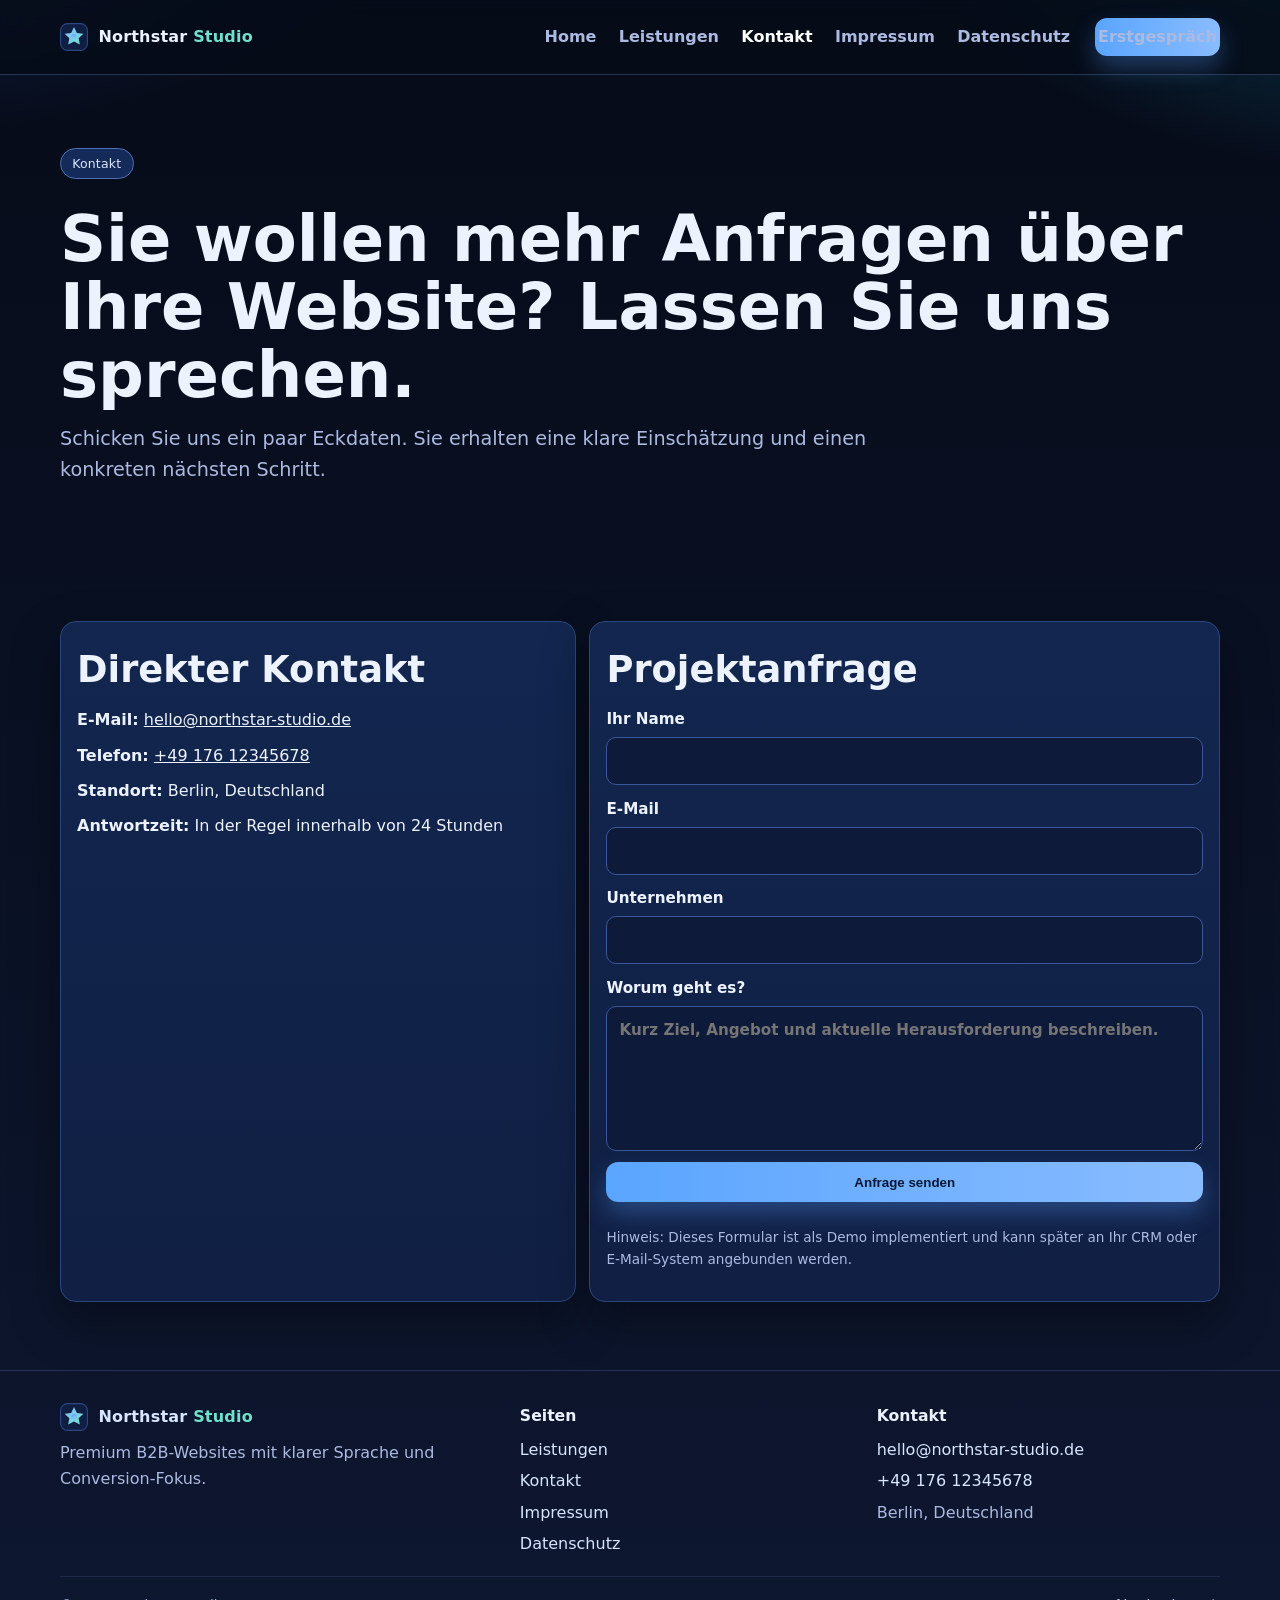
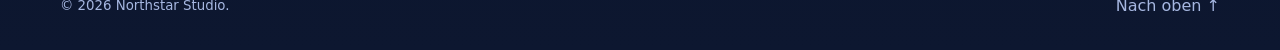
==== kontakt.html @ 8b6c7f92 "feat: premium multi-page website redesign with legal pages" ====
<!doctype html>
<html lang="de">
<head>
  <meta charset="UTF-8" />
  <meta name="viewport" content="width=device-width, initial-scale=1" />
  <title>Kontakt – Northstar Studio</title>
  <meta name="description" content="Kontaktieren Sie Northstar Studio für ein unverbindliches Erstgespräch zu Ihrem B2B-Webauftritt." />
  <link rel="icon" href="./assets/brand-mark.svg" type="image/svg+xml" />
  <link rel="stylesheet" href="./assets/styles.css" />
</head>
<body>
  <a class="skip-link" href="#main">Zum Inhalt springen</a>
  <header class="site-header" id="top">
    <div class="container nav-wrap">
      <a class="brand" href="./index.html"><img src="./assets/brand-mark.svg" alt="" aria-hidden="true" /><span>Northstar <em>Studio</em></span></a>
      <button class="menu-toggle" id="menuToggle" aria-expanded="false" aria-controls="mainNav" aria-label="Menü öffnen"><span></span><span></span><span></span></button>
      <nav class="nav" id="mainNav" aria-label="Hauptnavigation">
        <a href="./index.html">Home</a>
        <a href="./leistungen.html">Leistungen</a>
        <a href="./kontakt.html" aria-current="page">Kontakt</a>
        <a href="./impressum.html">Impressum</a>
        <a href="./datenschutz.html">Datenschutz</a>
        <a class="btn btn-primary nav-cta" href="#formular">Erstgespräch</a>
      </nav>
    </div>
  </header>

  <main id="main" class="inner-page">
    <section class="section page-head">
      <div class="container reveal">
        <p class="section-label">Kontakt</p>
        <h1>Sie wollen mehr Anfragen über Ihre Website? Lassen Sie uns sprechen.</h1>
        <p class="lead">Schicken Sie uns ein paar Eckdaten. Sie erhalten eine klare Einschätzung und einen konkreten nächsten Schritt.</p>
      </div>
    </section>

    <section class="section">
      <div class="container contact-layout">
        <article class="reveal">
          <h2>Direkter Kontakt</h2>
          <ul class="list-clean">
            <li><strong>E-Mail:</strong> <a href="mailto:hello@northstar-studio.de">hello@northstar-studio.de</a></li>
            <li><strong>Telefon:</strong> <a href="tel:+4917612345678">+49 176 12345678</a></li>
            <li><strong>Standort:</strong> Berlin, Deutschland</li>
            <li><strong>Antwortzeit:</strong> In der Regel innerhalb von 24 Stunden</li>
          </ul>
        </article>

        <article class="reveal">
          <h2 id="formular">Projektanfrage</h2>
          <form class="form" id="contactForm" novalidate>
            <label>Ihr Name
              <input name="name" autocomplete="name" required />
            </label>
            <label>E-Mail
              <input type="email" name="email" autocomplete="email" required />
            </label>
            <label>Unternehmen
              <input name="company" autocomplete="organization" />
            </label>
            <label>Worum geht es?
              <textarea name="message" rows="5" required placeholder="Kurz Ziel, Angebot und aktuelle Herausforderung beschreiben."></textarea>
            </label>
            <button class="btn btn-primary" type="submit">Anfrage senden</button>
            <p class="form-hint">Hinweis: Dieses Formular ist als Demo implementiert und kann später an Ihr CRM oder E-Mail-System angebunden werden.</p>
          </form>
        </article>
      </div>
    </section>
  </main>

  <footer class="site-footer">
    <div class="container footer-grid">
      <div><a class="brand brand-footer" href="./index.html"><img src="./assets/brand-mark.svg" alt="" aria-hidden="true" /><span>Northstar <em>Studio</em></span></a><p>Premium B2B-Websites mit klarer Sprache und Conversion-Fokus.</p></div>
      <div><h3>Seiten</h3><ul><li><a href="./leistungen.html">Leistungen</a></li><li><a href="./kontakt.html">Kontakt</a></li><li><a href="./impressum.html">Impressum</a></li><li><a href="./datenschutz.html">Datenschutz</a></li></ul></div>
      <div><h3>Kontakt</h3><ul><li><a href="mailto:hello@northstar-studio.de">hello@northstar-studio.de</a></li><li><a href="tel:+4917612345678">+49 176 12345678</a></li><li>Berlin, Deutschland</li></ul></div>
    </div>
    <div class="container footer-bottom"><small>© 2026 Northstar Studio.</small><a href="#top">Nach oben ↑</a></div>
  </footer>

  <script src="./assets/app.js" defer></script>
</body>
</html>
---- assets/styles.css ----
:root {
  --bg: #060b18;
  --bg-soft: #0d1730;
  --surface: #101f43;
  --surface-2: #12264f;
  --line: #2b467f;
  --text: #edf2ff;
  --muted: #acbae1;
  --primary: #89bcff;
  --primary-strong: #5aa5ff;
  --accent: #70e1cd;
  --danger: #ff7979;
  --radius: 16px;
  --radius-sm: 10px;
  --shadow: 0 20px 48px rgba(0, 0, 0, 0.35);
  --container: 1160px;
}

* { box-sizing: border-box; }
html { scroll-behavior: smooth; }
body {
  margin: 0;
  color: var(--text);
  background:
    radial-gradient(1200px 700px at -10% -15%, #1b346a 0%, transparent 55%),
    radial-gradient(1000px 700px at 110% -15%, #0e5f74 0%, transparent 60%),
    linear-gradient(180deg, var(--bg) 0%, var(--bg-soft) 100%);
  font-family: Inter, ui-sans-serif, system-ui, -apple-system, Segoe UI, Roboto, Arial, sans-serif;
  line-height: 1.6;
  text-rendering: optimizeLegibility;
}

img { max-width: 100%; display: block; }
a { color: var(--text); }
a:focus-visible,
button:focus-visible,
input:focus-visible,
textarea:focus-visible,
details:focus-visible,
summary:focus-visible {
  outline: 2px solid var(--accent);
  outline-offset: 2px;
}

.container { width: min(var(--container), 100% - 2rem); margin-inline: auto; }
.section { padding: 4.25rem 0; }

.skip-link {
  position: absolute;
  top: -80px;
  left: 1rem;
  background: #fff;
  color: #111;
  padding: 0.6rem 0.9rem;
  border-radius: 8px;
  z-index: 9999;
}
.skip-link:focus { top: 1rem; }

.site-header {
  position: sticky;
  top: 0;
  z-index: 100;
  background: rgba(6, 11, 24, 0.82);
  backdrop-filter: blur(10px);
  border-bottom: 1px solid rgba(125, 159, 227, 0.28);
}

.nav-wrap {
  min-height: 74px;
  display: flex;
  align-items: center;
  justify-content: space-between;
  gap: 1rem;
}

.brand {
  display: inline-flex;
  align-items: center;
  gap: 0.65rem;
  font-weight: 800;
  text-decoration: none;
  letter-spacing: 0.2px;
}
.brand img { width: 28px; height: 28px; }
.brand em { color: var(--accent); font-style: normal; }

.menu-toggle {
  appearance: none;
  border: 1px solid #4f6eb2;
  background: rgba(24, 50, 104, 0.9);
  color: #fff;
  width: 44px;
  height: 40px;
  border-radius: 10px;
  display: inline-flex;
  flex-direction: column;
  justify-content: center;
  gap: 4px;
  padding: 0 10px;
}
.menu-toggle span { display: block; height: 2px; background: #e6eeff; border-radius: 2px; }

.nav {
  position: absolute;
  left: 0;
  right: 0;
  top: 74px;
  background: rgba(8, 15, 32, 0.98);
  border-bottom: 1px solid rgba(125, 159, 227, 0.2);
  display: none;
  flex-direction: column;
  padding: 0.9rem 1rem 1.2rem;
  gap: 0.65rem;
}
.nav.open { display: flex; }
.nav > a {
  color: var(--muted);
  text-decoration: none;
  font-weight: 550;
  padding: 0.4rem 0.2rem;
}
.nav > a:hover, .nav > a[aria-current="page"] { color: #fff; }

.btn {
  display: inline-flex;
  align-items: center;
  justify-content: center;
  text-decoration: none;
  border: 0;
  cursor: pointer;
  font-weight: 700;
  border-radius: 12px;
  padding: 0.78rem 1.1rem;
}
.btn-primary {
  color: #081834;
  background: linear-gradient(90deg, var(--primary-strong), var(--primary));
  box-shadow: 0 12px 24px rgba(87, 157, 255, 0.32);
}
.btn-secondary {
  border: 1px solid #4b69ac;
  background: rgba(23, 38, 80, 0.85);
}
.nav-cta { margin-top: 0.4rem; }

.eyebrow,
.section-label {
  display: inline-block;
  border: 1px solid #4c6fb8;
  border-radius: 999px;
  background: rgba(22, 46, 96, 0.9);
  color: #dce6ff;
  padding: 0.28rem 0.7rem;
  font-size: 0.78rem;
  letter-spacing: 0.2px;
}

h1 {
  margin: 0.9rem 0 0.9rem;
  line-height: 1.06;
  font-size: clamp(2.0rem, 7vw, 4rem);
}
h2 { margin: 0.6rem 0 1rem; line-height: 1.18; font-size: clamp(1.6rem, 4.5vw, 2.3rem); }
h3 { margin: 0 0 0.6rem; font-size: 1.22rem; }
.lead { margin: 0; max-width: 70ch; color: var(--muted); font-size: clamp(1rem, 2.6vw, 1.2rem); }

.hero { padding-top: 4.6rem; }
.hero-grid { display: grid; gap: 1rem; }
.hero-actions { display: flex; flex-wrap: wrap; gap: 0.7rem; margin-top: 1.35rem; }
.hero-actions .btn { flex: 1 1 220px; }
.hero-badges {
  list-style: none;
  margin: 1.2rem 0 0;
  padding: 0;
  display: grid;
  grid-template-columns: 1fr;
  gap: 0.45rem;
}
.hero-badges li {
  background: rgba(14, 27, 60, 0.9);
  border: 1px solid var(--line);
  border-radius: 10px;
  padding: 0.55rem 0.72rem;
  color: #d8e5ff;
  font-size: 0.92rem;
}

.hero-card,
.trust-grid article,
.steps article,
.cards article,
.legal,
.contact-layout article,
.faq-list details,
.cta .container {
  background: linear-gradient(180deg, var(--surface-2), var(--surface));
  border: 1px solid var(--line);
  border-radius: var(--radius);
  box-shadow: var(--shadow);
}
.hero-card { padding: 1rem; }
.hero-card ul { margin: 0.8rem 0 1rem; padding-left: 1.1rem; color: var(--muted); }
.hero-card p { margin: 0; color: #dce6ff; }

.trust h2 { max-width: 24ch; }
.trust-grid,
.steps,
.cards,
.contact-layout,
.footer-grid {
  display: grid;
  gap: 0.85rem;
}
.trust-grid article,
.steps article,
.cards article,
.contact-layout article,
.legal {
  padding: 1rem;
}
.trust-grid p,
.steps p,
.cards p,
.faq-list p,
.legal p,
.legal li,
.footer-grid p,
.footer-grid li {
  color: var(--muted);
  margin: 0;
}
.steps span {
  display: inline-block;
  margin-bottom: 0.45rem;
  border: 1px solid #4a67a9;
  border-radius: 999px;
  font-size: 0.8rem;
  padding: 0.2rem 0.55rem;
  background: rgba(28, 50, 100, 0.8);
}

.faq-list details { padding: 0.9rem 1rem; }
.faq-list summary { cursor: pointer; font-weight: 650; }
.faq-list p { margin-top: 0.45rem; }

.text-link { display: inline-block; margin-top: 0.8rem; color: #d3e3ff; font-weight: 600; }

.cta .container { padding: 1.2rem; text-align: left; }

.inner-page .page-head { padding-top: 3.8rem; }
.cards-two { grid-template-columns: 1fr; }
.cards ul { margin: 0; padding-left: 1.1rem; color: var(--muted); }

.contact-layout .form {
  display: grid;
  gap: 0.72rem;
}
.form label { display: grid; gap: 0.35rem; font-weight: 600; font-size: 0.95rem; }
.form input,
.form textarea {
  width: 100%;
  border: 1px solid #3a5799;
  border-radius: var(--radius-sm);
  background: #0d1a3a;
  color: var(--text);
  font: inherit;
  padding: 0.68rem 0.75rem;
}
.form textarea { resize: vertical; min-height: 130px; }
.form-hint { font-size: 0.85rem; color: var(--muted); }
.list-clean { margin: 0; padding-left: 0; list-style: none; display: grid; gap: 0.6rem; }

.legal h2 { margin-top: 1.25rem; font-size: 1.12rem; }
.legal h2:first-of-type { margin-top: 0; }
.legal ul { margin: 0.45rem 0 0; padding-left: 1.1rem; }

.site-footer {
  border-top: 1px solid rgba(125, 159, 227, 0.22);
  padding-top: 2rem;
  padding-bottom: 2rem;
}
.brand-footer { margin-bottom: 0.6rem; }
.footer-grid h3 { margin: 0 0 0.6rem; font-size: 0.98rem; }
.footer-grid ul { margin: 0; padding: 0; list-style: none; display: grid; gap: 0.35rem; }
.footer-grid a { color: #d8e5ff; text-decoration: none; }
.footer-grid a:hover { text-decoration: underline; }
.footer-bottom {
  margin-top: 1.2rem;
  padding-top: 1rem;
  border-top: 1px solid rgba(125, 159, 227, 0.14);
  display: flex;
  justify-content: space-between;
  align-items: center;
  gap: 0.7rem;
  flex-wrap: wrap;
}
.footer-bottom small,
.footer-bottom a { color: #a6b7e1; text-decoration: none; }

.reveal { opacity: 0; transform: translateY(10px); transition: opacity 0.45s ease, transform 0.45s ease; }
.reveal.visible { opacity: 1; transform: none; }

@media (min-width: 860px) {
  .menu-toggle { display: none; }
  .nav {
    position: static;
    display: inline-flex;
    flex-direction: row;
    border: 0;
    background: transparent;
    padding: 0;
    align-items: center;
    gap: 1rem;
  }
  .nav-cta { margin-top: 0; margin-left: 0.35rem; }
  .hero-grid { grid-template-columns: 1.25fr 0.75fr; align-items: end; gap: 1rem; }
  .hero-badges { grid-template-columns: repeat(3, minmax(0, 1fr)); }
  .trust-grid { grid-template-columns: repeat(3, minmax(0, 1fr)); }
  .steps { grid-template-columns: repeat(4, minmax(0, 1fr)); }
  .cards { grid-template-columns: repeat(3, minmax(0, 1fr)); }
  .cards-two { grid-template-columns: repeat(2, minmax(0, 1fr)); }
  .contact-layout { grid-template-columns: 0.9fr 1.1fr; }
  .footer-grid { grid-template-columns: 1.3fr 1fr 1fr; }
}

@media (prefers-reduced-motion: reduce) {
  * { scroll-behavior: auto; }
  .reveal { transition: none; opacity: 1; transform: none; }
}
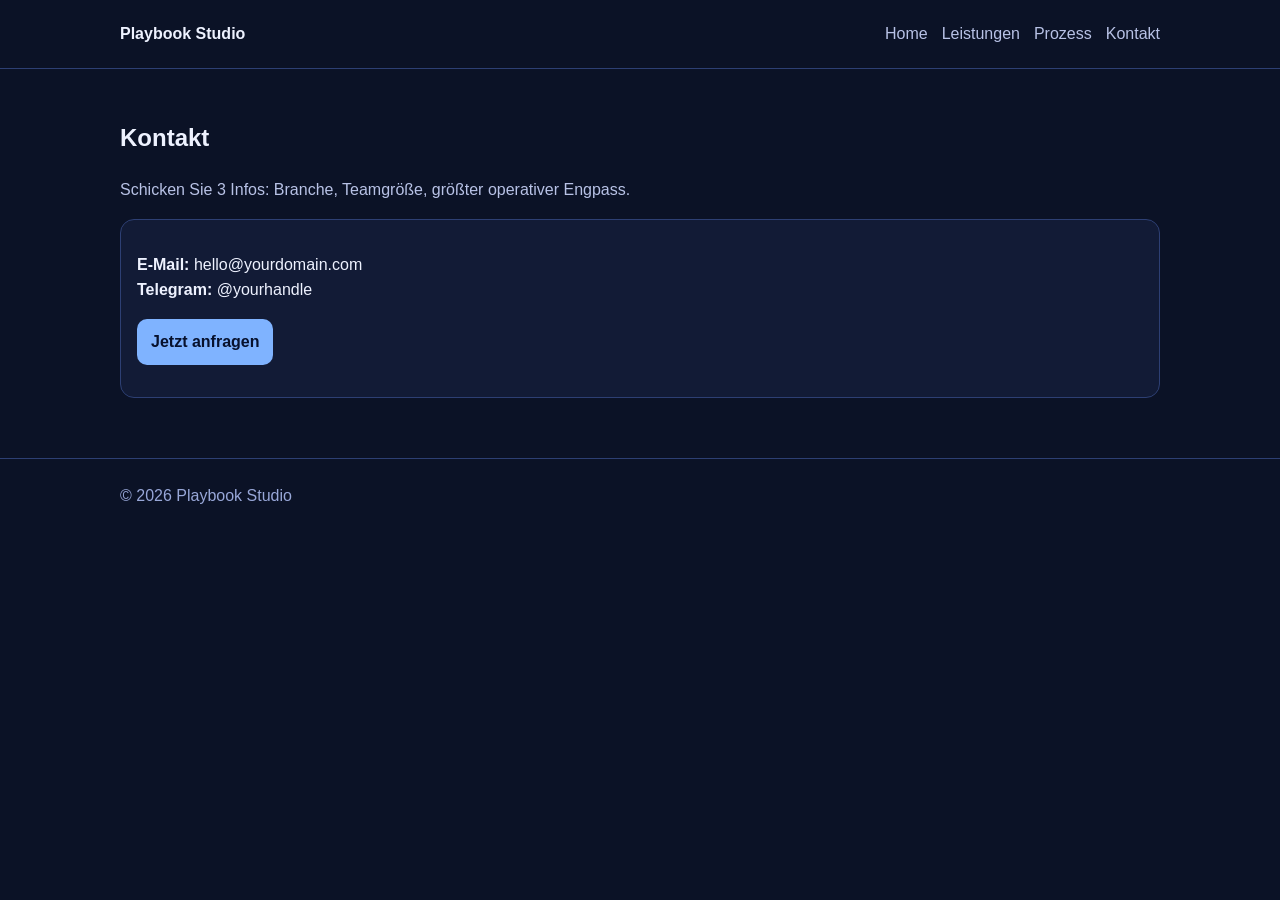
==== commit e345c1f7: "Build multi-page Playbook Studio website for high-ticket offer" ====
--- a/kontakt.html
+++ b/kontakt.html
@@ -1,83 +1,3 @@
-<!doctype html>
-<html lang="de">
-<head>
-  <meta charset="UTF-8" />
-  <meta name="viewport" content="width=device-width, initial-scale=1" />
-  <title>Kontakt – Northstar Studio</title>
-  <meta name="description" content="Kontaktieren Sie Northstar Studio für ein unverbindliches Erstgespräch zu Ihrem B2B-Webauftritt." />
-  <link rel="icon" href="./assets/brand-mark.svg" type="image/svg+xml" />
-  <link rel="stylesheet" href="./assets/styles.css" />
-</head>
-<body>
-  <a class="skip-link" href="#main">Zum Inhalt springen</a>
-  <header class="site-header" id="top">
-    <div class="container nav-wrap">
-      <a class="brand" href="./index.html"><img src="./assets/brand-mark.svg" alt="" aria-hidden="true" /><span>Northstar <em>Studio</em></span></a>
-      <button class="menu-toggle" id="menuToggle" aria-expanded="false" aria-controls="mainNav" aria-label="Menü öffnen"><span></span><span></span><span></span></button>
-      <nav class="nav" id="mainNav" aria-label="Hauptnavigation">
-        <a href="./index.html">Home</a>
-        <a href="./leistungen.html">Leistungen</a>
-        <a href="./kontakt.html" aria-current="page">Kontakt</a>
-        <a href="./impressum.html">Impressum</a>
-        <a href="./datenschutz.html">Datenschutz</a>
-        <a class="btn btn-primary nav-cta" href="#formular">Erstgespräch</a>
-      </nav>
-    </div>
-  </header>
-
-  <main id="main" class="inner-page">
-    <section class="section page-head">
-      <div class="container reveal">
-        <p class="section-label">Kontakt</p>
-        <h1>Sie wollen mehr Anfragen über Ihre Website? Lassen Sie uns sprechen.</h1>
-        <p class="lead">Schicken Sie uns ein paar Eckdaten. Sie erhalten eine klare Einschätzung und einen konkreten nächsten Schritt.</p>
-      </div>
-    </section>
-
-    <section class="section">
-      <div class="container contact-layout">
-        <article class="reveal">
-          <h2>Direkter Kontakt</h2>
-          <ul class="list-clean">
-            <li><strong>E-Mail:</strong> <a href="mailto:hello@northstar-studio.de">hello@northstar-studio.de</a></li>
-            <li><strong>Telefon:</strong> <a href="tel:+4917612345678">+49 176 12345678</a></li>
-            <li><strong>Standort:</strong> Berlin, Deutschland</li>
-            <li><strong>Antwortzeit:</strong> In der Regel innerhalb von 24 Stunden</li>
-          </ul>
-        </article>
-
-        <article class="reveal">
-          <h2 id="formular">Projektanfrage</h2>
-          <form class="form" id="contactForm" novalidate>
-            <label>Ihr Name
-              <input name="name" autocomplete="name" required />
-            </label>
-            <label>E-Mail
-              <input type="email" name="email" autocomplete="email" required />
-            </label>
-            <label>Unternehmen
-              <input name="company" autocomplete="organization" />
-            </label>
-            <label>Worum geht es?
-              <textarea name="message" rows="5" required placeholder="Kurz Ziel, Angebot und aktuelle Herausforderung beschreiben."></textarea>
-            </label>
-            <button class="btn btn-primary" type="submit">Anfrage senden</button>
-            <p class="form-hint">Hinweis: Dieses Formular ist als Demo implementiert und kann später an Ihr CRM oder E-Mail-System angebunden werden.</p>
-          </form>
-        </article>
-      </div>
-    </section>
-  </main>
-
-  <footer class="site-footer">
-    <div class="container footer-grid">
-      <div><a class="brand brand-footer" href="./index.html"><img src="./assets/brand-mark.svg" alt="" aria-hidden="true" /><span>Northstar <em>Studio</em></span></a><p>Premium B2B-Websites mit klarer Sprache und Conversion-Fokus.</p></div>
-      <div><h3>Seiten</h3><ul><li><a href="./leistungen.html">Leistungen</a></li><li><a href="./kontakt.html">Kontakt</a></li><li><a href="./impressum.html">Impressum</a></li><li><a href="./datenschutz.html">Datenschutz</a></li></ul></div>
-      <div><h3>Kontakt</h3><ul><li><a href="mailto:hello@northstar-studio.de">hello@northstar-studio.de</a></li><li><a href="tel:+4917612345678">+49 176 12345678</a></li><li>Berlin, Deutschland</li></ul></div>
-    </div>
-    <div class="container footer-bottom"><small>© 2026 Northstar Studio.</small><a href="#top">Nach oben ↑</a></div>
-  </footer>
-
-  <script src="./assets/app.js" defer></script>
-</body>
-</html>
+<!doctype html><html lang="de"><head><meta charset="utf-8"><meta name="viewport" content="width=device-width,initial-scale=1"><title>Kontakt – Playbook Studio</title><link rel="stylesheet" href="./assets/styles.css"></head><body>
+<header><div class="container nav"><strong>Playbook Studio</strong><nav><a href="./index.html">Home</a><a href="./leistungen.html">Leistungen</a><a href="./prozess.html">Prozess</a><a href="./kontakt.html">Kontakt</a></nav></div></header>
+<main class="container"><section><h1>Kontakt</h1><p class="muted">Schicken Sie 3 Infos: Branche, Teamgröße, größter operativer Engpass.</p><div class="card"><p><strong>E-Mail:</strong> hello@yourdomain.com<br><strong>Telegram:</strong> @yourhandle</p><p><a class="btn" href="mailto:hello@yourdomain.com">Jetzt anfragen</a></p></div></section></main><footer><div class="container">© 2026 Playbook Studio</div></footer></body></html>
--- a/assets/styles.css
+++ b/assets/styles.css
@@ -1,330 +1,11 @@
-:root {
-  --bg: #060b18;
-  --bg-soft: #0d1730;
-  --surface: #101f43;
-  --surface-2: #12264f;
-  --line: #2b467f;
-  --text: #edf2ff;
-  --muted: #acbae1;
-  --primary: #89bcff;
-  --primary-strong: #5aa5ff;
-  --accent: #70e1cd;
-  --danger: #ff7979;
-  --radius: 16px;
-  --radius-sm: 10px;
-  --shadow: 0 20px 48px rgba(0, 0, 0, 0.35);
-  --container: 1160px;
-}
-
-* { box-sizing: border-box; }
-html { scroll-behavior: smooth; }
-body {
-  margin: 0;
-  color: var(--text);
-  background:
-    radial-gradient(1200px 700px at -10% -15%, #1b346a 0%, transparent 55%),
-    radial-gradient(1000px 700px at 110% -15%, #0e5f74 0%, transparent 60%),
-    linear-gradient(180deg, var(--bg) 0%, var(--bg-soft) 100%);
-  font-family: Inter, ui-sans-serif, system-ui, -apple-system, Segoe UI, Roboto, Arial, sans-serif;
-  line-height: 1.6;
-  text-rendering: optimizeLegibility;
-}
-
-img { max-width: 100%; display: block; }
-a { color: var(--text); }
-a:focus-visible,
-button:focus-visible,
-input:focus-visible,
-textarea:focus-visible,
-details:focus-visible,
-summary:focus-visible {
-  outline: 2px solid var(--accent);
-  outline-offset: 2px;
-}
-
-.container { width: min(var(--container), 100% - 2rem); margin-inline: auto; }
-.section { padding: 4.25rem 0; }
-
-.skip-link {
-  position: absolute;
-  top: -80px;
-  left: 1rem;
-  background: #fff;
-  color: #111;
-  padding: 0.6rem 0.9rem;
-  border-radius: 8px;
-  z-index: 9999;
-}
-.skip-link:focus { top: 1rem; }
-
-.site-header {
-  position: sticky;
-  top: 0;
-  z-index: 100;
-  background: rgba(6, 11, 24, 0.82);
-  backdrop-filter: blur(10px);
-  border-bottom: 1px solid rgba(125, 159, 227, 0.28);
-}
-
-.nav-wrap {
-  min-height: 74px;
-  display: flex;
-  align-items: center;
-  justify-content: space-between;
-  gap: 1rem;
-}
-
-.brand {
-  display: inline-flex;
-  align-items: center;
-  gap: 0.65rem;
-  font-weight: 800;
-  text-decoration: none;
-  letter-spacing: 0.2px;
-}
-.brand img { width: 28px; height: 28px; }
-.brand em { color: var(--accent); font-style: normal; }
-
-.menu-toggle {
-  appearance: none;
-  border: 1px solid #4f6eb2;
-  background: rgba(24, 50, 104, 0.9);
-  color: #fff;
-  width: 44px;
-  height: 40px;
-  border-radius: 10px;
-  display: inline-flex;
-  flex-direction: column;
-  justify-content: center;
-  gap: 4px;
-  padding: 0 10px;
-}
-.menu-toggle span { display: block; height: 2px; background: #e6eeff; border-radius: 2px; }
-
-.nav {
-  position: absolute;
-  left: 0;
-  right: 0;
-  top: 74px;
-  background: rgba(8, 15, 32, 0.98);
-  border-bottom: 1px solid rgba(125, 159, 227, 0.2);
-  display: none;
-  flex-direction: column;
-  padding: 0.9rem 1rem 1.2rem;
-  gap: 0.65rem;
-}
-.nav.open { display: flex; }
-.nav > a {
-  color: var(--muted);
-  text-decoration: none;
-  font-weight: 550;
-  padding: 0.4rem 0.2rem;
-}
-.nav > a:hover, .nav > a[aria-current="page"] { color: #fff; }
-
-.btn {
-  display: inline-flex;
-  align-items: center;
-  justify-content: center;
-  text-decoration: none;
-  border: 0;
-  cursor: pointer;
-  font-weight: 700;
-  border-radius: 12px;
-  padding: 0.78rem 1.1rem;
-}
-.btn-primary {
-  color: #081834;
-  background: linear-gradient(90deg, var(--primary-strong), var(--primary));
-  box-shadow: 0 12px 24px rgba(87, 157, 255, 0.32);
-}
-.btn-secondary {
-  border: 1px solid #4b69ac;
-  background: rgba(23, 38, 80, 0.85);
-}
-.nav-cta { margin-top: 0.4rem; }
-
-.eyebrow,
-.section-label {
-  display: inline-block;
-  border: 1px solid #4c6fb8;
-  border-radius: 999px;
-  background: rgba(22, 46, 96, 0.9);
-  color: #dce6ff;
-  padding: 0.28rem 0.7rem;
-  font-size: 0.78rem;
-  letter-spacing: 0.2px;
-}
-
-h1 {
-  margin: 0.9rem 0 0.9rem;
-  line-height: 1.06;
-  font-size: clamp(2.0rem, 7vw, 4rem);
-}
-h2 { margin: 0.6rem 0 1rem; line-height: 1.18; font-size: clamp(1.6rem, 4.5vw, 2.3rem); }
-h3 { margin: 0 0 0.6rem; font-size: 1.22rem; }
-.lead { margin: 0; max-width: 70ch; color: var(--muted); font-size: clamp(1rem, 2.6vw, 1.2rem); }
-
-.hero { padding-top: 4.6rem; }
-.hero-grid { display: grid; gap: 1rem; }
-.hero-actions { display: flex; flex-wrap: wrap; gap: 0.7rem; margin-top: 1.35rem; }
-.hero-actions .btn { flex: 1 1 220px; }
-.hero-badges {
-  list-style: none;
-  margin: 1.2rem 0 0;
-  padding: 0;
-  display: grid;
-  grid-template-columns: 1fr;
-  gap: 0.45rem;
-}
-.hero-badges li {
-  background: rgba(14, 27, 60, 0.9);
-  border: 1px solid var(--line);
-  border-radius: 10px;
-  padding: 0.55rem 0.72rem;
-  color: #d8e5ff;
-  font-size: 0.92rem;
-}
-
-.hero-card,
-.trust-grid article,
-.steps article,
-.cards article,
-.legal,
-.contact-layout article,
-.faq-list details,
-.cta .container {
-  background: linear-gradient(180deg, var(--surface-2), var(--surface));
-  border: 1px solid var(--line);
-  border-radius: var(--radius);
-  box-shadow: var(--shadow);
-}
-.hero-card { padding: 1rem; }
-.hero-card ul { margin: 0.8rem 0 1rem; padding-left: 1.1rem; color: var(--muted); }
-.hero-card p { margin: 0; color: #dce6ff; }
-
-.trust h2 { max-width: 24ch; }
-.trust-grid,
-.steps,
-.cards,
-.contact-layout,
-.footer-grid {
-  display: grid;
-  gap: 0.85rem;
-}
-.trust-grid article,
-.steps article,
-.cards article,
-.contact-layout article,
-.legal {
-  padding: 1rem;
-}
-.trust-grid p,
-.steps p,
-.cards p,
-.faq-list p,
-.legal p,
-.legal li,
-.footer-grid p,
-.footer-grid li {
-  color: var(--muted);
-  margin: 0;
-}
-.steps span {
-  display: inline-block;
-  margin-bottom: 0.45rem;
-  border: 1px solid #4a67a9;
-  border-radius: 999px;
-  font-size: 0.8rem;
-  padding: 0.2rem 0.55rem;
-  background: rgba(28, 50, 100, 0.8);
-}
-
-.faq-list details { padding: 0.9rem 1rem; }
-.faq-list summary { cursor: pointer; font-weight: 650; }
-.faq-list p { margin-top: 0.45rem; }
-
-.text-link { display: inline-block; margin-top: 0.8rem; color: #d3e3ff; font-weight: 600; }
-
-.cta .container { padding: 1.2rem; text-align: left; }
-
-.inner-page .page-head { padding-top: 3.8rem; }
-.cards-two { grid-template-columns: 1fr; }
-.cards ul { margin: 0; padding-left: 1.1rem; color: var(--muted); }
-
-.contact-layout .form {
-  display: grid;
-  gap: 0.72rem;
-}
-.form label { display: grid; gap: 0.35rem; font-weight: 600; font-size: 0.95rem; }
-.form input,
-.form textarea {
-  width: 100%;
-  border: 1px solid #3a5799;
-  border-radius: var(--radius-sm);
-  background: #0d1a3a;
-  color: var(--text);
-  font: inherit;
-  padding: 0.68rem 0.75rem;
-}
-.form textarea { resize: vertical; min-height: 130px; }
-.form-hint { font-size: 0.85rem; color: var(--muted); }
-.list-clean { margin: 0; padding-left: 0; list-style: none; display: grid; gap: 0.6rem; }
-
-.legal h2 { margin-top: 1.25rem; font-size: 1.12rem; }
-.legal h2:first-of-type { margin-top: 0; }
-.legal ul { margin: 0.45rem 0 0; padding-left: 1.1rem; }
-
-.site-footer {
-  border-top: 1px solid rgba(125, 159, 227, 0.22);
-  padding-top: 2rem;
-  padding-bottom: 2rem;
-}
-.brand-footer { margin-bottom: 0.6rem; }
-.footer-grid h3 { margin: 0 0 0.6rem; font-size: 0.98rem; }
-.footer-grid ul { margin: 0; padding: 0; list-style: none; display: grid; gap: 0.35rem; }
-.footer-grid a { color: #d8e5ff; text-decoration: none; }
-.footer-grid a:hover { text-decoration: underline; }
-.footer-bottom {
-  margin-top: 1.2rem;
-  padding-top: 1rem;
-  border-top: 1px solid rgba(125, 159, 227, 0.14);
-  display: flex;
-  justify-content: space-between;
-  align-items: center;
-  gap: 0.7rem;
-  flex-wrap: wrap;
-}
-.footer-bottom small,
-.footer-bottom a { color: #a6b7e1; text-decoration: none; }
-
-.reveal { opacity: 0; transform: translateY(10px); transition: opacity 0.45s ease, transform 0.45s ease; }
-.reveal.visible { opacity: 1; transform: none; }
-
-@media (min-width: 860px) {
-  .menu-toggle { display: none; }
-  .nav {
-    position: static;
-    display: inline-flex;
-    flex-direction: row;
-    border: 0;
-    background: transparent;
-    padding: 0;
-    align-items: center;
-    gap: 1rem;
-  }
-  .nav-cta { margin-top: 0; margin-left: 0.35rem; }
-  .hero-grid { grid-template-columns: 1.25fr 0.75fr; align-items: end; gap: 1rem; }
-  .hero-badges { grid-template-columns: repeat(3, minmax(0, 1fr)); }
-  .trust-grid { grid-template-columns: repeat(3, minmax(0, 1fr)); }
-  .steps { grid-template-columns: repeat(4, minmax(0, 1fr)); }
-  .cards { grid-template-columns: repeat(3, minmax(0, 1fr)); }
-  .cards-two { grid-template-columns: repeat(2, minmax(0, 1fr)); }
-  .contact-layout { grid-template-columns: 0.9fr 1.1fr; }
-  .footer-grid { grid-template-columns: 1.3fr 1fr 1fr; }
-}
-
-@media (prefers-reduced-motion: reduce) {
-  * { scroll-behavior: auto; }
-  .reveal { transition: none; opacity: 1; transform: none; }
-}
+:root{--bg:#0b1226;--card:#121b36;--line:#2d3f73;--text:#eef2ff;--muted:#b8c2e6;--brand:#7fb3ff;--max:1080px}
+*{box-sizing:border-box}body{margin:0;font-family:Inter,Arial,sans-serif;background:var(--bg);color:var(--text);line-height:1.6}
+.container{max-width:var(--max);margin:auto;padding:0 20px}
+header{border-bottom:1px solid var(--line);position:sticky;top:0;background:#0b1226}
+.nav{display:flex;justify-content:space-between;align-items:center;height:68px}.nav a{color:var(--muted);text-decoration:none;margin-left:14px}
+.btn{display:inline-block;background:var(--brand);color:#07112d;padding:10px 14px;border-radius:10px;font-weight:700;text-decoration:none}
+.hero{padding:60px 0}.hero h1{font-size:46px;line-height:1.1;margin:0 0 10px}.hero p{color:var(--muted);max-width:760px}
+.grid{display:grid;grid-template-columns:repeat(3,1fr);gap:12px}.card{background:var(--card);border:1px solid var(--line);border-radius:14px;padding:16px}
+section{padding:30px 0}.muted{color:var(--muted)}
+footer{padding:24px 0;border-top:1px solid var(--line);margin-top:30px;color:#98a7d8}
+@media(max-width:800px){.grid{grid-template-columns:1fr}.hero h1{font-size:34px}}
